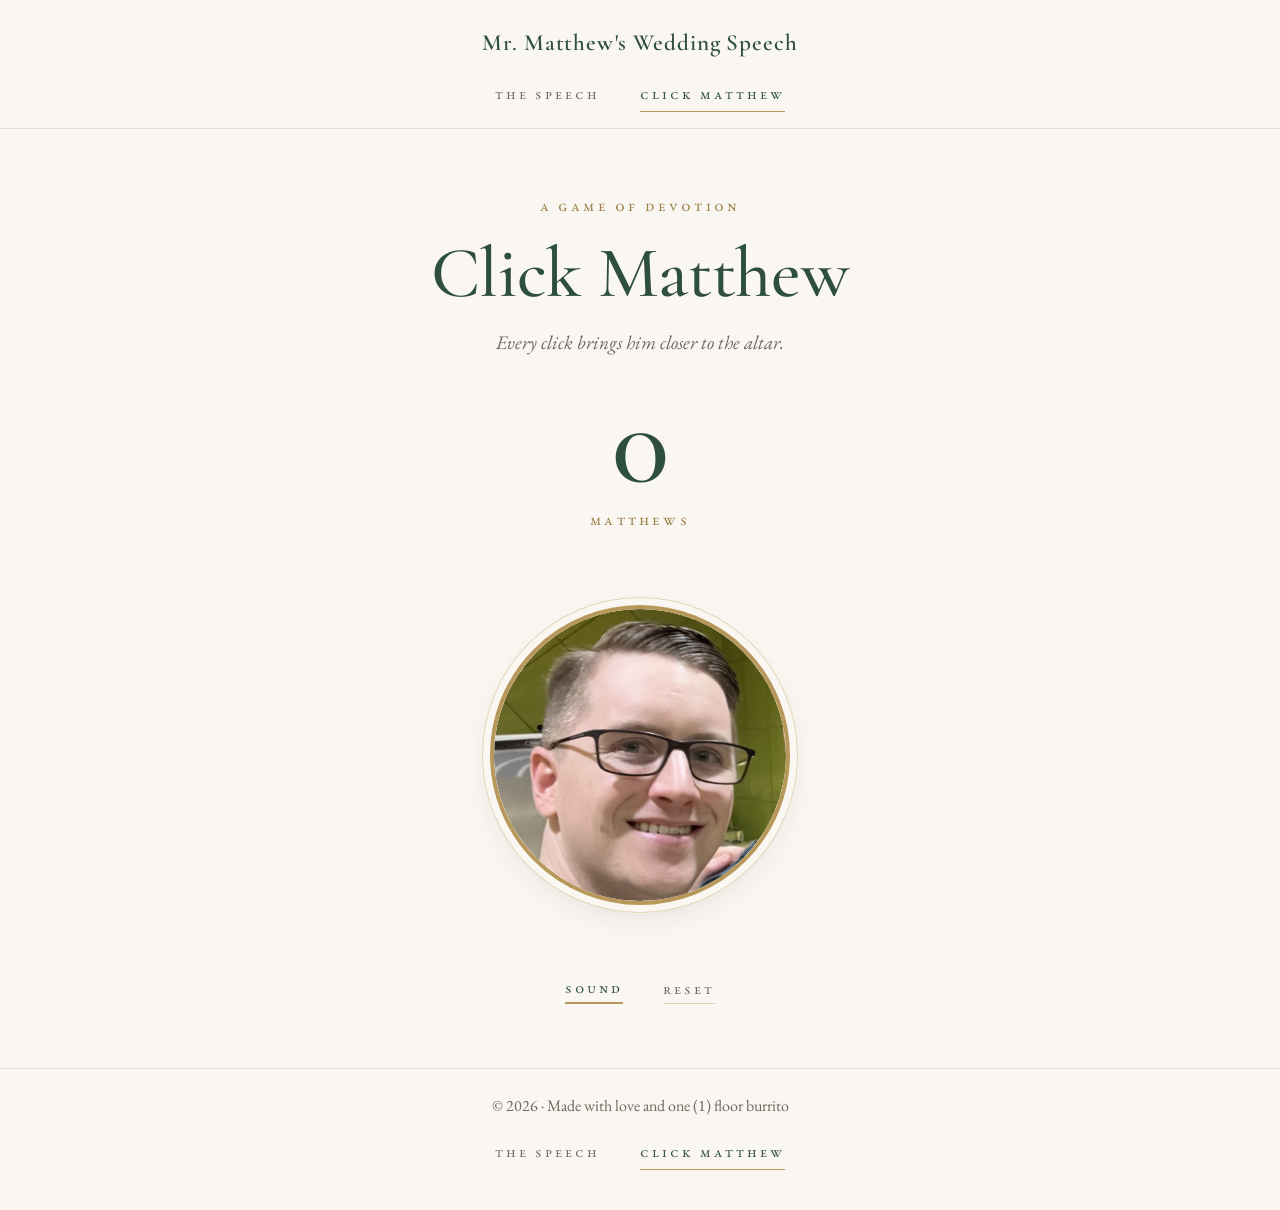
==== clicker.html @ 672deb76 "Add wedding speech site and Matthew clicker Static GitHub Pages site for matthewweddingspeech.com: t" ====
<!doctype html>
<html lang="en">
<head>
  <meta charset="utf-8">
  <meta name="viewport" content="width=device-width, initial-scale=1">
  <title>Click Matthew · Mr. Matthew's Wedding Speech</title>
  <meta name="description" content="Click Matthew. Every click brings him closer to the altar.">
  <link rel="canonical" href="https://matthewweddingspeech.com/clicker.html">

  <meta property="og:type" content="website">
  <meta property="og:title" content="Click Matthew">
  <meta property="og:description" content="Every click brings him closer to the altar.">
  <meta property="og:image" content="https://matthewweddingspeech.com/images/matthew-cr-brazil-restaurant.jpg">
  <meta property="og:image:width" content="1600">
  <meta property="og:image:height" content="1200">
  <meta property="og:image:alt" content="Matthew and Daniel at a restaurant table with a new friend, surrounded by plates.">
  <meta property="og:url" content="https://matthewweddingspeech.com/clicker.html">
  <meta name="twitter:card" content="summary_large_image">

  <link rel="icon" href="favicon.svg" type="image/svg+xml">
  <link rel="apple-touch-icon" href="images/favicon-source.jpg">

  <link rel="preconnect" href="https://fonts.googleapis.com">
  <link rel="preconnect" href="https://fonts.gstatic.com" crossorigin>
  <link href="https://fonts.googleapis.com/css2?family=Cormorant+Garamond:ital,wght@0,400;0,500;0,600;1,400;1,500&family=EB+Garamond:ital,wght@0,400;0,500;1,400&display=swap" rel="stylesheet">
  <link rel="stylesheet" href="styles.css">
  <script>document.documentElement.classList.add("js")</script>
</head>
<body>
  <header class="site-header">
    <a class="wordmark" href="/">Mr. Matthew's Wedding Speech</a>
    <nav class="site-nav" aria-label="Primary">
      <a href="/">The Speech</a>
      <a href="clicker.html" aria-current="page">Click Matthew</a>
    </nav>
  </header>

  <main>
    <section class="clicker" data-clicker>
      <p class="eyebrow">A Game of Devotion</p>
      <h1 class="page-title">Click Matthew</h1>
      <p class="hero-sub">Every click brings him closer to the altar.</p>

      <p class="clicker-score">
        <span class="clicker-count" data-clicker-count>0</span>
        <span class="clicker-label">Matthews</span>
      </p>

      <div class="clicker-stage" data-clicker-stage>
        <button class="clicker-face" type="button" data-clicker-face aria-label="Click Matthew">
          <img src="images/faces/face-01.jpg" width="512" height="512" alt="" draggable="false" decoding="async" fetchpriority="high">
        </button>
        <p class="clicker-toast" data-clicker-toast aria-live="polite"></p>
      </div>

      <div class="clicker-controls">
        <button class="btn-text" type="button" data-clicker-mute aria-pressed="true">Sound</button>
        <button class="btn-text" type="button" data-clicker-reset>Reset</button>
      </div>
    </section>
  </main>

  <footer class="site-footer">
    <p>© 2026 · Made with love and one (1) floor burrito</p>
    <nav class="site-nav" aria-label="Footer">
      <a href="/">The Speech</a>
      <a href="clicker.html" aria-current="page">Click Matthew</a>
    </nav>
  </footer>

  <script type="module" src="scripts/main.js"></script>
</body>
</html>
---- styles.css ----
/* Mr. Matthew's Wedding Speech — shared styles */

:root {
  --cream: #faf7f2;
  --paper: #fffdf9;
  --ink: #2b2a26;
  --muted: #6e695f;
  --green: #2f4f3e;
  --green-deep: #22392d;
  --sage: #8a9a85;
  --gold: #b8975a;
  --gold-deep: #9a7c45;
  --gold-soft: #e3d5b6;
  --rule: #e8e1d3;
  --shadow: 0 10px 30px rgba(43, 42, 38, 0.10), 0 2px 6px rgba(43, 42, 38, 0.06);

  --font-display: "Cormorant Garamond", "Playfair Display", Georgia, serif;
  --font-body: "EB Garamond", "Lora", Georgia, serif;

  --w-text: 720px;
  --w-wide: 900px;
  --gutter: 1rem;
  --space-1: 0.5rem;
  --space-2: 1rem;
  --space-3: 1.5rem;
  --space-4: 2.5rem;
  --space-5: 4rem;
  --radius: 10px;
}

*,
*::before,
*::after {
  box-sizing: border-box;
}

html {
  -webkit-text-size-adjust: 100%;
  scroll-behavior: smooth;
}

body {
  margin: 0;
  background: var(--cream);
  color: var(--ink);
  font-family: var(--font-body);
  font-size: 1.2rem;
  line-height: 1.65;
  overflow-x: hidden;
  min-height: 100vh;
  display: flex;
  flex-direction: column;
}

img {
  max-width: 100%;
}

a {
  color: var(--green);
  text-decoration-color: var(--gold-soft);
  text-underline-offset: 0.2em;
}

a:hover {
  text-decoration-color: var(--gold);
}

:focus-visible {
  outline: 2px solid var(--gold);
  outline-offset: 4px;
  border-radius: 2px;
}

.visually-hidden {
  position: absolute !important;
  width: 1px;
  height: 1px;
  overflow: hidden;
  clip: rect(0 0 0 0);
  white-space: nowrap;
}

/* Small-caps, letterspaced labels used throughout */
.label,
.eyebrow,
.section-label,
.site-nav a,
.clicker-label,
.btn-text {
  font-family: var(--font-body);
  font-variant-caps: small-caps;
  letter-spacing: 0.2em;
  text-transform: lowercase;
}

/* ---------- Header ---------- */

.site-header {
  padding: var(--space-3) var(--gutter) var(--space-2);
  text-align: center;
  border-bottom: 1px solid var(--rule);
  background: var(--cream);
}

.wordmark {
  font-family: var(--font-display);
  font-size: 1.45rem;
  font-weight: 600;
  letter-spacing: 0.04em;
  color: var(--green);
  text-decoration: none;
}

.wordmark:hover {
  color: var(--green-deep);
}

.site-nav {
  margin-top: var(--space-2);
  display: flex;
  justify-content: center;
  flex-wrap: wrap;
  gap: var(--space-1) var(--space-4);
}

.site-nav a {
  font-size: 0.95rem;
  color: var(--muted);
  text-decoration: none;
  padding: 0.25rem 0;
  border-bottom: 1px solid transparent;
}

.site-nav a:hover {
  color: var(--green);
  border-bottom-color: var(--gold-soft);
}

.site-nav a[aria-current="page"] {
  color: var(--green);
  border-bottom-color: var(--gold);
}

/* ---------- Ornaments ---------- */

.ornament {
  display: flex;
  align-items: center;
  justify-content: center;
  gap: var(--space-2);
  margin: var(--space-3) auto;
  max-width: 320px;
  color: var(--gold);
  font-size: 1rem;
  line-height: 1;
}

.ornament::before,
.ornament::after {
  content: "";
  flex: 1;
  height: 1px;
  background: var(--gold);
  opacity: 0.6;
}

.rule {
  width: 100%;
  max-width: var(--w-text);
  margin: var(--space-5) auto;
  border: 0;
  border-top: 1px solid var(--rule);
}

/* ---------- Hero ---------- */

.hero {
  text-align: center;
  padding: clamp(2.5rem, 7vw, 5rem) var(--gutter) var(--space-3);
}

.eyebrow {
  margin: 0 0 var(--space-2);
  font-size: 1rem;
  color: var(--gold-deep);
}

.hero h1,
.page-title {
  margin: 0;
  font-family: var(--font-display);
  font-weight: 500;
  font-size: clamp(2.5rem, 7.5vw, 4.5rem);
  line-height: 1.05;
  color: var(--green);
  letter-spacing: -0.005em;
  text-wrap: balance;
}

.hero-sub {
  margin: var(--space-2) auto 0;
  max-width: 34ch;
  font-style: italic;
  font-size: 1.2rem;
  color: var(--muted);
}

.hero-figure {
  margin: var(--space-3) auto 0;
  max-width: 420px;
}

.hero-figure img {
  aspect-ratio: 4 / 5;
  object-fit: cover;
  object-position: 50% 53%;
}

/* ---------- Photo frames ---------- */

.figure {
  margin: var(--space-4) auto;
  width: 100%;
}

.figure img {
  width: 100%;
  height: auto;
  display: block;
  border-radius: var(--radius);
}

.frame {
  padding: 10px;
  background: var(--paper);
  border-radius: calc(var(--radius) + 6px);
  box-shadow: var(--shadow);
}

.frame img {
  border-radius: var(--radius);
}

.figure figcaption {
  margin-top: 0.85rem;
  text-align: center;
  font-style: italic;
  font-size: 1.05rem;
  color: var(--muted);
}

.figure--wide {
  max-width: var(--w-wide);
}

.figure--portrait {
  max-width: 480px;
}

.figure--square {
  max-width: 480px;
}

/* Very tall portraits (e.g. 757x1600) stay a column, not a tower. */
.figure--tall {
  max-width: 400px;
}

.figure-grid {
  display: grid;
  grid-template-columns: 1fr 1fr;
  gap: var(--space-3);
  align-items: start;
  max-width: var(--w-wide);
  margin: var(--space-4) auto;
}

.figure-grid .figure {
  margin: 0;
}

/* Landscape pairs share a 4:3 frame; per-image object-position keeps faces in. */
.figure-grid--landscape img {
  aspect-ratio: 4 / 3;
  object-fit: cover;
}

@media (max-width: 640px) {
  .figure-grid {
    grid-template-columns: 1fr;
  }
}

/* ---------- Speech article ---------- */

main {
  flex: 1;
}

.article {
  padding: 0 var(--gutter) var(--space-5);
}

.speech-section {
  max-width: var(--w-wide);
  margin: 0 auto;
  padding-top: var(--space-4);
}

.speech-section > p,
.speech-section > .section-label {
  max-width: var(--w-text);
  margin-left: auto;
  margin-right: auto;
}

.section-label {
  margin: 0 auto var(--space-3);
  text-align: center;
  font-size: 1rem;
  font-weight: 500;
  color: var(--gold-deep);
}

.speech-section > p {
  margin-top: 0;
  margin-bottom: 1.25em;
}

.speech-section > p:first-of-type {
  margin-top: 0;
}

.lead {
  font-family: var(--font-display);
  font-size: 1.9rem;
  font-weight: 500;
  text-align: center;
  color: var(--green);
}

.quote-emph {
  font-weight: 500;
  color: var(--green);
}

.pullquote {
  max-width: var(--w-text);
  margin: var(--space-4) auto;
  padding: var(--space-3) var(--space-2);
  border-top: 1px solid var(--gold);
  border-bottom: 1px solid var(--gold);
  text-align: center;
}

.pullquote p {
  margin: 0;
  font-family: var(--font-display);
  font-style: italic;
  font-size: clamp(1.75rem, 4.5vw, 2.5rem);
  line-height: 1.25;
  color: var(--green);
}

.closing {
  text-align: center;
  margin-top: var(--space-4);
}

.closing-names {
  margin: 0;
  font-family: var(--font-display);
  font-size: clamp(1.6rem, 4vw, 2.1rem);
  font-weight: 500;
  color: var(--green);
}

/* ---------- Footer ---------- */

.site-footer {
  border-top: 1px solid var(--rule);
  padding: var(--space-3) var(--gutter) var(--space-4);
  text-align: center;
  color: var(--muted);
  font-size: 1rem;
}

.site-footer p {
  margin: 0 0 var(--space-2);
}

.site-footer .site-nav {
  margin-top: 0;
}

/* ---------- Clicker ---------- */

.clicker {
  text-align: center;
  padding: clamp(2rem, 6vw, 4rem) var(--gutter) var(--space-5);
  max-width: var(--w-text);
  margin: 0 auto;
}

.clicker-count {
  display: block;
  margin: var(--space-3) 0 0;
  font-family: var(--font-display);
  font-weight: 500;
  font-size: clamp(4.5rem, 20vw, 7.5rem);
  line-height: 1;
  color: var(--green);
  font-variant-numeric: tabular-nums;
}

.clicker-label {
  display: block;
  margin-top: 0.25rem;
  font-size: 1rem;
  color: var(--gold-deep);
}

.clicker-stage {
  position: relative;
  display: inline-block;
  margin: var(--space-4) auto var(--space-3);
  padding: 12px;
}

.clicker-face {
  display: block;
  width: clamp(220px, 70vw, 300px);
  aspect-ratio: 1 / 1;
  padding: 0;
  margin: 0;
  border: 4px solid var(--gold);
  border-radius: 50%;
  background: var(--paper);
  box-shadow: 0 0 0 7px var(--cream), 0 0 0 8px var(--gold-soft), var(--shadow);
  cursor: pointer;
  overflow: hidden;
  touch-action: manipulation;
  user-select: none;
  -webkit-user-select: none;
  -webkit-tap-highlight-color: transparent;
  transform-origin: 50% 60%;
}

.clicker-face:focus-visible {
  outline-offset: 12px;
}

.clicker-face img {
  width: 100%;
  height: 100%;
  object-fit: cover;
  display: block;
  border-radius: 50%;
  pointer-events: none;
  user-select: none;
  -webkit-user-select: none;
  -webkit-user-drag: none;
}

.clicker-face.is-popping {
  animation: pop 200ms cubic-bezier(0.2, 0.8, 0.3, 1.2);
}

@keyframes pop {
  0% { transform: scale(1); }
  35% { transform: scale(0.92, 0.88); }
  70% { transform: scale(1.05, 1.07); }
  100% { transform: scale(1); }
}

.clicker-float {
  position: absolute;
  left: 0;
  top: 0;
  pointer-events: none;
  font-family: var(--font-display);
  font-weight: 600;
  font-size: 1.9rem;
  color: var(--gold-deep);
  text-shadow: 0 1px 0 var(--paper);
  transform: translate(-50%, -50%);
  animation: float-up 850ms ease-out forwards;
}

@keyframes float-up {
  from { opacity: 1; translate: 0 0; }
  to { opacity: 0; translate: 0 -110px; }
}

/* Anchored over the face's top edge so milestones stay in view while clicking. */
.clicker-toast {
  position: absolute;
  top: 12px; /* matches .clicker-stage padding, so center = face top edge */
  left: 50%;
  z-index: 2;
  width: max-content;
  max-width: min(90vw, 28rem);
  margin: 0;
  padding: 0.55rem 1.25rem;
  background: var(--paper);
  border: 1px solid var(--gold-soft);
  border-radius: 999px;
  box-shadow: var(--shadow);
  font-family: var(--font-display);
  font-style: italic;
  font-size: clamp(1.2rem, 4vw, 1.5rem);
  line-height: 1.25;
  color: var(--green);
  text-align: center;
  pointer-events: none;
  opacity: 0;
  transform: translate(-50%, -30%);
  transition: opacity 300ms ease, transform 300ms ease;
}

.clicker-toast.is-visible {
  opacity: 1;
  transform: translate(-50%, -50%);
}

.clicker-controls {
  display: flex;
  justify-content: center;
  gap: var(--space-4);
  margin-top: var(--space-3);
}

.btn-text {
  background: none;
  border: 0;
  padding: 0.25rem 0;
  font-size: 0.95rem;
  color: var(--muted);
  cursor: pointer;
  border-bottom: 1px solid var(--gold-soft);
}

.btn-text:hover {
  color: var(--green);
  border-bottom-color: var(--gold);
}

/* Toggle buttons: a solid gold underline shows the "on" state. */
.btn-text[aria-pressed="true"] {
  color: var(--green);
  border-bottom: 2px solid var(--gold);
}

.btn-text[aria-pressed="false"] {
  text-decoration: line-through;
  text-decoration-thickness: 1px;
}

/* ---------- Scroll reveal (JS only; no-op under reduced motion) ---------- */

@media (prefers-reduced-motion: no-preference) {
  html.js [data-reveal] {
    opacity: 0;
    transform: translateY(14px);
    transition: opacity 600ms ease, transform 600ms ease;
  }

  html.js [data-reveal].is-visible {
    opacity: 1;
    transform: none;
  }
}

@media print {
  html.js [data-reveal] {
    opacity: 1;
    transform: none;
  }
}

@media (prefers-reduced-motion: reduce) {
  html {
    scroll-behavior: auto;
  }

  *,
  *::before,
  *::after {
    animation-duration: 0.01ms !important;
    animation-iteration-count: 1 !important;
    transition-duration: 0.01ms !important;
  }
}
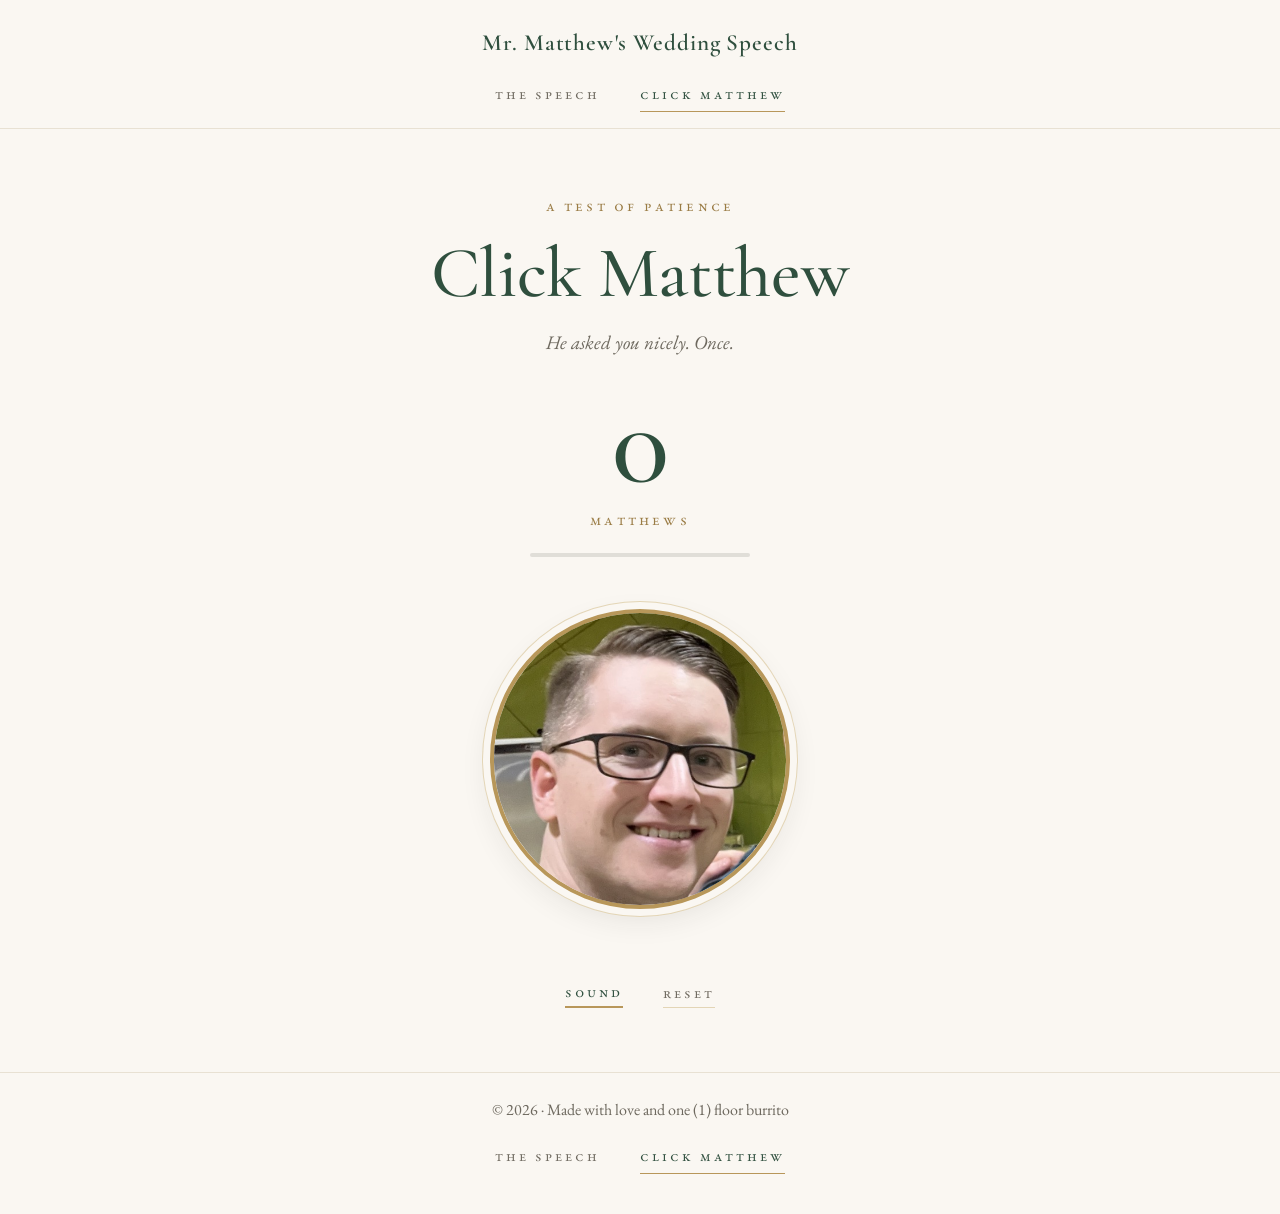
==== commit 7d3493e9: "Make the clicker angry: rage meter, red page, eye flames Milestone lines now tell the clicker to sto" ====
--- a/clicker.html
+++ b/clicker.html
@@ -4,12 +4,12 @@
   <meta charset="utf-8">
   <meta name="viewport" content="width=device-width, initial-scale=1">
   <title>Click Matthew · Mr. Matthew's Wedding Speech</title>
-  <meta name="description" content="Click Matthew. Every click brings him closer to the altar.">
+  <meta name="description" content="Click Matthew. He asked you nicely. Once.">
   <link rel="canonical" href="https://matthewweddingspeech.com/clicker.html">
 
   <meta property="og:type" content="website">
   <meta property="og:title" content="Click Matthew">
-  <meta property="og:description" content="Every click brings him closer to the altar.">
+  <meta property="og:description" content="He asked you nicely. Once.">
   <meta property="og:image" content="https://matthewweddingspeech.com/images/matthew-cr-brazil-restaurant.jpg">
   <meta property="og:image:width" content="1600">
   <meta property="og:image:height" content="1200">
@@ -26,7 +26,7 @@
   <link rel="stylesheet" href="styles.css">
   <script>document.documentElement.classList.add("js")</script>
 </head>
-<body>
+<body class="page-clicker">
   <header class="site-header">
     <a class="wordmark" href="/">Mr. Matthew's Wedding Speech</a>
     <nav class="site-nav" aria-label="Primary">
@@ -36,19 +36,22 @@
   </header>
 
   <main>
-    <section class="clicker" data-clicker>
-      <p class="eyebrow">A Game of Devotion</p>
+    <section class="clicker" data-clicker data-rage-level="calm">
+      <p class="eyebrow">A Test of Patience</p>
       <h1 class="page-title">Click Matthew</h1>
-      <p class="hero-sub">Every click brings him closer to the altar.</p>
+      <p class="hero-sub">He asked you nicely. Once.</p>
 
       <p class="clicker-score">
         <span class="clicker-count" data-clicker-count>0</span>
         <span class="clicker-label">Matthews</span>
       </p>
+      <div class="rage-bar" data-clicker-rage aria-hidden="true"><span></span></div>
 
       <div class="clicker-stage" data-clicker-stage>
         <button class="clicker-face" type="button" data-clicker-face aria-label="Click Matthew">
           <img src="images/faces/face-01.jpg" width="512" height="512" alt="" draggable="false" decoding="async" fetchpriority="high">
+          <span class="flame" data-flame="0" aria-hidden="true"></span>
+          <span class="flame" data-flame="1" aria-hidden="true"></span>
         </button>
         <p class="clicker-toast" data-clicker-toast aria-live="polite"></p>
       </div>
--- a/styles.css
+++ b/styles.css
@@ -429,6 +429,7 @@
 }
 
 .clicker-face {
+  position: relative;
   display: block;
   width: clamp(220px, 70vw, 300px);
   aspect-ratio: 1 / 1;
@@ -439,7 +440,7 @@
   background: var(--paper);
   box-shadow: 0 0 0 7px var(--cream), 0 0 0 8px var(--gold-soft), var(--shadow);
   cursor: pointer;
-  overflow: hidden;
+  overflow: visible;
   touch-action: manipulation;
   user-select: none;
   -webkit-user-select: none;
@@ -557,6 +558,223 @@
   text-decoration-thickness: 1px;
 }
 
+/* ---------- Rage (clicker page only) ---------- */
+/* `--rage` (0..1) is set on <html> by clicker.js; `data-rage-level` on [data-clicker]. */
+
+.page-clicker {
+  --rage-red: #b3141c;
+  --rage-deep: #4a0609;
+  --rage-ember: #ff7a00;
+}
+
+/* Fixed red wash behind everything; opacity tracks rage so the cream bleeds to red. */
+/* Ramped so the red is deep enough for cream text by the time it flips (TEXT_FLIP_RAGE). */
+.page-clicker::before {
+  content: "";
+  position: fixed;
+  inset: 0;
+  z-index: -1;
+  pointer-events: none;
+  background: radial-gradient(circle at 50% 40%, var(--rage-red), var(--rage-deep));
+  opacity: min(1, var(--rage, 0) * 1.4);
+  transition: opacity 150ms linear;
+}
+
+.page-clicker .site-header {
+  background: transparent;
+}
+
+.page-clicker,
+.page-clicker .wordmark,
+.page-clicker .site-nav a,
+.page-clicker .eyebrow,
+.page-clicker .page-title,
+.page-clicker .hero-sub,
+.page-clicker .clicker-count,
+.page-clicker .clicker-label,
+.page-clicker .btn-text,
+.page-clicker .site-header,
+.page-clicker .site-footer {
+  transition: color 150ms linear, border-color 150ms linear;
+}
+
+/* On the pink wash before the flip, muted and gold text would fall below 2:1; use ink. */
+/* `is-warm` is set on <body> by clicker.js between WARM_TEXT_RAGE and TEXT_FLIP_RAGE. */
+.page-clicker.is-warm {
+  --muted: var(--ink);
+  --gold-deep: var(--ink);
+}
+
+/* Once the page is mostly red, flip the text to cream so it stays legible. */
+/* `is-red` is set on <body> by clicker.js once rage passes TEXT_FLIP_RAGE. */
+.page-clicker.is-red {
+  --ink: var(--cream);
+  --muted: #efdcd4;
+  --green: var(--cream);
+  --gold-deep: #f3cf93;
+  --gold: #f3cf93;
+  --gold-soft: rgba(243, 207, 147, 0.5);
+  --rule: rgba(250, 247, 242, 0.25);
+}
+
+.page-clicker.is-red .clicker-count {
+  color: #fff;
+}
+
+/* The toast keeps its paper card, so it keeps the original ink regardless of rage. */
+.page-clicker .clicker-toast {
+  color: var(--green-deep);
+}
+
+.rage-bar {
+  width: min(100%, 220px);
+  height: 4px;
+  margin: var(--space-2) auto 0;
+  border-radius: 999px;
+  background: rgba(43, 42, 38, 0.12);
+  overflow: hidden;
+}
+
+.rage-bar span {
+  display: block;
+  height: 100%;
+  width: calc(var(--rage, 0) * 100%);
+  border-radius: inherit;
+  background: linear-gradient(90deg, var(--gold-soft), var(--rage-ember) 45%, var(--rage-red));
+  transition: width 120ms linear;
+}
+
+/* Face anger: red tint grows with rage via filter, plus an inner vignette. */
+.page-clicker .clicker-face img {
+  filter: saturate(calc(1 + var(--rage, 0) * 1.2)) contrast(calc(1 + var(--rage, 0) * 0.35))
+    sepia(calc(var(--rage, 0) * 0.5)) hue-rotate(calc(var(--rage, 0) * -25deg));
+  transition: filter 150ms linear;
+}
+
+.page-clicker .clicker-face::after {
+  content: "";
+  position: absolute;
+  inset: 0;
+  border-radius: 50%;
+  pointer-events: none;
+  background: radial-gradient(
+    circle at 50% 50%,
+    rgba(179, 20, 28, 0) 42%,
+    rgba(179, 20, 28, 0.55) 78%,
+    rgba(74, 6, 9, 0.9) 100%
+  );
+  opacity: var(--rage, 0);
+  transition: opacity 150ms linear;
+}
+
+[data-rage-level="hot"] .clicker-face img {
+  --shake: 1;
+  animation: shake 120ms linear infinite;
+}
+
+[data-rage-level="inferno"] .clicker-face img {
+  --shake: 2.2;
+  animation: shake 80ms linear infinite;
+}
+
+@keyframes shake {
+  0% { translate: 0 0; rotate: 0deg; }
+  25% { translate: calc(-1.2px * var(--shake, 1)) calc(0.8px * var(--shake, 1)); rotate: calc(-0.5deg * var(--shake, 1)); }
+  50% { translate: calc(1.2px * var(--shake, 1)) calc(-0.8px * var(--shake, 1)); rotate: calc(0.5deg * var(--shake, 1)); }
+  75% { translate: calc(-0.8px * var(--shake, 1)) calc(-1.2px * var(--shake, 1)); rotate: calc(-0.35deg * var(--shake, 1)); }
+  100% { translate: calc(0.8px * var(--shake, 1)) calc(1.2px * var(--shake, 1)); rotate: calc(0.4deg * var(--shake, 1)); }
+}
+
+/* Eye flames. left/top/width/--flame-tilt are set per face by clicker.js. */
+.flame {
+  position: absolute;
+  left: 50%;
+  top: 40%;
+  width: 18%;
+  aspect-ratio: 1 / 1.6;
+  z-index: 1;
+  pointer-events: none;
+  transform-origin: 50% 85%;
+  transform: translate(-50%, -85%) rotate(var(--flame-tilt, 0deg));
+  border-radius: 50% 50% 50% 50% / 60% 60% 40% 40%;
+  background: radial-gradient(
+    ellipse at 50% 88%,
+    #fff6c2 0%,
+    #ffd23a 20%,
+    #ff8a00 46%,
+    #e8321c 70%,
+    rgba(122, 15, 15, 0) 100%
+  );
+  filter: blur(0.5px) drop-shadow(0 0 6px var(--rage-ember));
+  mix-blend-mode: screen;
+  opacity: 0;
+  scale: 0.3;
+  transition: opacity 180ms ease, scale 220ms cubic-bezier(0.2, 0.8, 0.3, 1.2);
+  animation: flame-sway 450ms ease-in-out infinite alternate;
+}
+
+.flame::before,
+.flame::after {
+  content: "";
+  position: absolute;
+  left: 50%;
+  bottom: 8%;
+  width: 56%;
+  height: 72%;
+  border-radius: 50% 50% 50% 50% / 60% 60% 40% 40%;
+  background: radial-gradient(ellipse at 50% 92%, #fffbe0 0%, #ffe066 38%, #ff9a1f 72%, rgba(255, 122, 0, 0) 100%);
+  transform-origin: 50% 100%;
+  transform: translateX(-50%);
+  animation: flicker 380ms ease-in-out infinite alternate;
+}
+
+.flame::after {
+  width: 36%;
+  height: 50%;
+  animation-duration: 470ms;
+  animation-delay: -210ms;
+}
+
+/* Flames are invisible while calm; pause their animations rather than run them at opacity 0. */
+[data-rage-level="calm"] .flame,
+[data-rage-level="calm"] .flame::before,
+[data-rage-level="calm"] .flame::after {
+  animation-play-state: paused;
+}
+
+[data-rage-level="warm"] .flame {
+  opacity: 0.8;
+  scale: 0.6;
+}
+
+[data-rage-level="hot"] .flame {
+  opacity: 1;
+  scale: 1;
+}
+
+[data-rage-level="inferno"] .flame {
+  opacity: 1;
+  scale: 1.18;
+  box-shadow: 0 0 10px 3px rgba(255, 170, 0, 0.55);
+  animation: flame-sway 350ms ease-in-out infinite alternate, sparks 520ms ease-in-out infinite alternate;
+}
+
+@keyframes flame-sway {
+  0% { transform: translate(-50%, -85%) rotate(var(--flame-tilt, 0deg)) scaleY(0.94) skewX(-3deg); }
+  100% { transform: translate(-50%, -85%) rotate(var(--flame-tilt, 0deg)) scaleY(1.06) skewX(3deg); }
+}
+
+@keyframes flicker {
+  0% { transform: translateX(-50%) scaleY(0.9) skewX(-5deg); opacity: 0.8; }
+  50% { transform: translateX(-46%) scaleY(1.1) skewX(3deg); opacity: 1; }
+  100% { transform: translateX(-54%) scaleY(0.97) skewX(6deg); opacity: 0.9; }
+}
+
+@keyframes sparks {
+  0% { box-shadow: 0 0 8px 2px rgba(255, 170, 0, 0.5), 0 -14px 3px -2px rgba(255, 220, 90, 0.35); }
+  100% { box-shadow: 0 0 16px 6px rgba(255, 140, 0, 0.75), 0 -26px 5px -1px rgba(255, 230, 120, 0.6); }
+}
+
 /* ---------- Scroll reveal (JS only; no-op under reduced motion) ---------- */
 
 @media (prefers-reduced-motion: no-preference) {
@@ -591,4 +809,12 @@
     animation-iteration-count: 1 !important;
     transition-duration: 0.01ms !important;
   }
-}
+
+  /* No shake or flicker; flames stay as static shapes, glow is constant. */
+  .page-clicker .clicker-face img,
+  .flame,
+  .flame::before,
+  .flame::after {
+    animation: none !important;
+  }
+}
